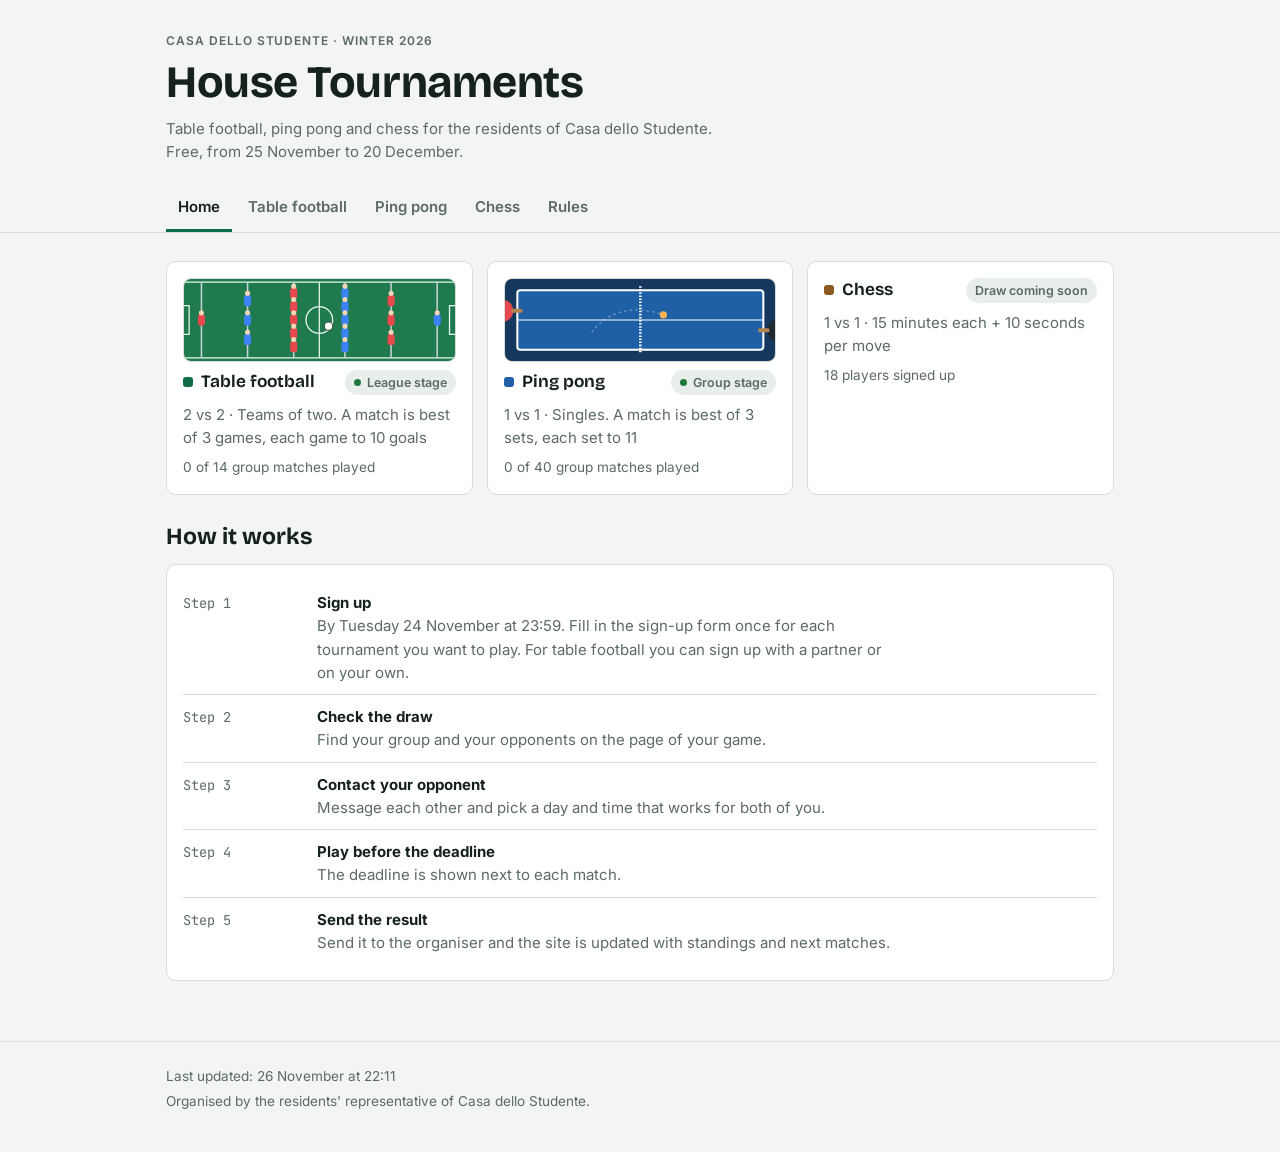
==== index.html @ b1e3324e "Publish trial draw for ping pong and table football Co-Authored-By: Claude Opus 5.5 <noreply@anthrop" ====
<!doctype html>
<html lang="en">
<head>
<meta charset="utf-8">
<meta name="viewport" content="width=device-width, initial-scale=1, viewport-fit=cover">
<title>Casa dello Studente Tournaments</title>
<meta name="description" content="Table football, ping pong and chess tournaments for Casa dello Studente residents: schedule, groups, brackets and rules.">
<link rel="preconnect" href="https://fonts.googleapis.com">
<link rel="preconnect" href="https://fonts.gstatic.com" crossorigin>
<link rel="stylesheet" href="https://fonts.googleapis.com/css2?family=Bricolage+Grotesque:opsz,wght@12..96,600;12..96,700&family=Inter:wght@400;500;600;700&family=JetBrains+Mono:wght@500;700&display=swap">
<link rel="stylesheet" href="css/style.css?v=20261126c">
</head>
<body>
<header class="top">
  <div class="wrap">
    <span class="eyebrow">Casa dello Studente · Winter 2026</span>
    <h1 style="margin-top:6px">House Tournaments</h1>
    <p>Table football, ping pong and chess for the residents of Casa dello Studente. Free, from 25 November to 20 December.</p>
  </div>
</header>
<nav class="tabs" aria-label="Sections">
  <div class="wrap">
    <a href="#home" data-tab="home">Home</a>
    <a href="#biliardino" data-tab="biliardino" style="--tab-color:var(--biliardino)">Table football</a>
    <a href="#pingpong" data-tab="pingpong" style="--tab-color:var(--pingpong)">Ping pong</a>
    <a href="#scacchi" data-tab="scacchi" style="--tab-color:var(--scacchi)">Chess</a>
    <a href="#regolamento" data-tab="regolamento">Rules</a>
  </div>
</nav>

<main class="wrap">
  <div id="view" aria-live="polite"><p class="muted">Loading the tournaments…</p></div>

  <section id="regolamento-view" class="stack-lg rules" hidden>
    <div class="stack">
      <h2>Rules</h2>
      <p class="muted">These apply to all three tournaments. If there is any doubt or dispute, the organiser decides.</p>
    </div>

    <div class="card stack">
      <h3>General rules</h3>
      <ul>
        <li>Only residents of Casa dello Studente can take part. Entry is free.</li>
        <li>Privacy: your personal details, including your room number, are not made public. The site shows only your team name, or just your name if you don't use a team name.</li>
        <li>You can play in more than one tournament: fill in the sign-up form once for each tournament you want to join.</li>
        <li>After the draw, opponents agree on a day and time for their match between themselves.</li>
        <li>Matches are played in the common areas during the hours allowed by the residence. Don't hold the tables longer than needed, and leave them tidy.</li>
        <li>Every match must be played before the deadline shown on this site. Group matches can be played in any order.</li>
        <li>Right after the match, both players send the result to the organiser, or one of them sends a photo of the score.</li>
        <li>If someone doesn't show up or doesn't reply before the deadline, they lose by forfeit (table football and ping pong 2–0, chess 1–0). If neither player got in touch, the organiser decides.</li>
        <li>Fair play first: we're here to have fun.</li>
      </ul>
    </div>

    <div class="card stack">
      <h3>Formats and standings</h3>
      <ul>
        <li><strong>Ping pong:</strong> 4 groups of 5 players, everyone plays everyone in their group. A match is best of 3 sets and is worth 1 point to the winner, 0 to the loser. The top 2 of each group go through to the knockout stage.</li>
        <li><strong>Table football:</strong> one league with all the teams. Each team plays 4 matches against opponents drawn at random by the organiser. A match is best of 3 games and is worth 1 point to the winner. The top 4 teams go through to the knockout stage (semi-finals and final).</li>
        <li><strong>Chess:</strong> the format will be announced soon.</li>
        <li>If players or teams are level on points, the head-to-head result decides (when two are tied and have played each other), then the difference between games or sets won and lost, then games or sets won.</li>
        <li>In the knockout stage every match is best of 3, like in the group stage. In the ping pong bracket, two players from the same group don't meet in the first round.</li>
      </ul>
    </div>

    <div class="grid">
      <div class="card stack" style="--c:var(--biliardino)">
        <div class="row"><span class="dot"></span><h3>Table football</h3></div>
        <ul>
          <li>2 vs 2, with the same partner for the whole tournament.</li>
          <li>A game is won by the first team to score 10 goals. A match is best of 3 games.</li>
          <li>No spinning the rods 360°.</li>
          <li>Goals from any rod count.</li>
          <li>After each goal, the team that conceded puts the ball back in play. Partners can swap positions only after a goal.</li>
        </ul>
      </div>
      <div class="card stack" style="--c:var(--pingpong)">
        <div class="row"><span class="dot"></span><h3>Ping pong</h3></div>
        <ul>
          <li>Singles. A match is best of 3 sets.</li>
          <li>Each set goes to 11 points, with a 2-point lead.</li>
          <li>Two serves each. From 10–10, players alternate one serve each.</li>
          <li>If a serve touches the net and lands in the right half, it is replayed.</li>
          <li>Players switch ends after each set.</li>
        </ul>
      </div>
      <div class="card stack" style="--c:var(--scacchi)">
        <div class="row"><span class="dot"></span><h3>Chess</h3></div>
        <ul>
          <li>15 minutes each + 10 seconds per move, using a chess clock app on a phone.</li>
          <li>Colours are drawn before the game. Touch a piece, move that piece.</li>
          <li>A player who runs out of time loses, unless the opponent has no pieces left that could checkmate: then it's a draw.</li>
          <li>No phones or other help during the game, apart from the clock.</li>
          <li>Format and points: to be announced.</li>
        </ul>
      </div>
    </div>
  </section>
</main>

<footer>
  <div class="wrap stack" style="gap:4px">
    <span id="aggiornato"></span>
    <span>Organised by the residents' representative of Casa dello Studente.</span>
  </div>
</footer>

<script src="js/engine.js?v=20261126c"></script>
<script src="js/vista.js?v=20261126c"></script>
<script>
(function () {
  'use strict';
  var T = window.Tornei, V = window.Vista, esc = V.esc;
  var dati = null;
  var TABS = ['home', 'biliardino', 'pingpong', 'scacchi', 'regolamento'];

  function oggi() { return T.isoData(new Date()); }

  function homeHtml() {
    var cal = dati.calendario, t = oggi();
    var h = '<div class="stack-lg">';

    h += '<div class="grid">';
    T.GIOCHI.forEach(function (k) {
      var g = dati.giochi[k], m = V.META[k], s = V.statoGioco(k, g, dati), c = T.campione(k, g), n = V.nomi(g);
      h += '<a class="card stack game-card" href="#' + k + '" style="--c:' + m.colore + ';text-decoration:none;color:inherit;gap:8px">' +
        V.banner(k, true) +
        '<div class="row" style="justify-content:space-between"><div class="row" style="gap:8px"><span class="dot"></span><h3>' + esc(m.nome) + '</h3></div>' +
        '<span class="chip ' + s.cls + '">' + esc(s.testo) + '</span></div>' +
        '<p class="muted">' + esc(m.formula) + ' · ' + esc(m.descr) + '</p>' +
        (c ? '<p><strong>' + esc(n[c]) + '</strong></p>' : '<p class="muted" style="font-size:.85rem">' + progresso(g, k) + '</p>') +
        '</a>';
    });
    h += '</div>';

    if (t <= cal.chiusuraIscrizioni) {
      h += '<div class="card stack"><h3>Sign-up open until ' + esc(T.dataLunga(cal.chiusuraIscrizioni)) + ' at 23:59</h3>' + V.bottoneIscrizione(dati) + '</div>';
    }

    h += '<section class="stack"><h2>How it works</h2><div class="card"><ol class="timeline">' +
      passo('1', 'Sign up', 'By ' + T.dataLunga(cal.chiusuraIscrizioni) + ' at 23:59. Fill in the sign-up form once for each tournament you want to play. For table football you can sign up with a partner or on your own.') +
      passo('2', 'Check the draw', 'Find your group and your opponents on the page of your game.') +
      passo('3', 'Contact your opponent', 'Message each other and pick a day and time that works for both of you.') +
      passo('4', 'Play before the deadline', 'The deadline is shown next to each match.') +
      passo('5', 'Send the result', 'Send it to the organiser and the site is updated with standings and next matches.') +
      '</ol></div></section>';

    return h + '</div>';
  }

  function progresso(g, k) {
    if (g.gironi && g.gironi.length) {
      var tot = 0, fatte = 0;
      g.gironi.forEach(function (gr) { gr.partite.forEach(function (m) { tot++; if (T.giocata(m)) fatte++; }); });
      return fatte + ' of ' + tot + ' group matches played';
    }
    return V.numIscritti(g) + ' ' + V.unitaIscritti(k) + ' signed up';
  }

  function passo(n, titolo, testo) {
    return '<li><span class="when">Step ' + n + '</span><div><strong>' + esc(titolo) + '</strong><p class="muted">' + esc(testo) + '</p></div></li>';
  }

  function addGiorni(s, n) { var d = T.parseData(s); d.setDate(d.getDate() + n); return T.isoData(d); }

  function render() {
    var tab = (location.hash || '#home').slice(1);
    if (TABS.indexOf(tab) < 0) tab = 'home';
    document.querySelectorAll('nav.tabs a').forEach(function (a) {
      if (a.dataset.tab === tab) a.setAttribute('aria-current', 'page'); else a.removeAttribute('aria-current');
    });
    var view = document.getElementById('view'), regole = document.getElementById('regolamento-view');
    regole.hidden = tab !== 'regolamento';
    view.hidden = tab === 'regolamento';
    if (!dati) return;
    if (tab === 'home') view.innerHTML = homeHtml();
    else if (tab !== 'regolamento') view.innerHTML = V.giocoHtml(tab, dati.giochi[tab], dati);
  }

  function carica() {
    fetch('data/tornei.json?v=' + Date.now(), { cache: 'no-store' })
      .then(function (r) { if (!r.ok) throw new Error(r.status); return r.json(); })
      .then(function (d) {
        dati = d;
        var agg = new Date(d.aggiornato);
        document.getElementById('aggiornato').textContent = 'Last updated: ' +
          agg.toLocaleString('en-GB', { day: 'numeric', month: 'long', hour: '2-digit', minute: '2-digit' });
        render();
      })
      .catch(function (err) {
        if (window.console) console.error(err);
        document.getElementById('view').innerHTML = '<p class="notice err">The tournament data could not be loaded. Please reload the page in a moment.</p>';
      });
  }

  window.addEventListener('hashchange', function () { render(); window.scrollTo(0, 0); });
  render();
  carica();
})();
</script>
</body>
</html>
---- css/style.css ----
/* Layout: colonna centrale stretta, schede per gioco, tabelloni scorrevoli in orizzontale. */
:root {
  --bg: #f2f5f3;
  --surface: #ffffff;
  --surface-2: #e8eeea;
  --ink: #15211b;
  --muted: #5b6b63;
  --line: #d5ded9;
  --accent: #0e6b47;
  --accent-ink: #ffffff;
  --biliardino: #0e6b47;
  --pingpong: #1f5fa6;
  --scacchi: #8a5a1e;
  --ok: #1e7a3c;
  --warn: #a8640a;
  --danger: #b3261e;
  --font-display: "Bricolage Grotesque", "Inter", system-ui, sans-serif;
  --font-body: "Inter", system-ui, -apple-system, "Segoe UI", sans-serif;
  --font-mono: "JetBrains Mono", ui-monospace, "SFMono-Regular", Menlo, monospace;
  --radius: 10px;
  color-scheme: light;
}
@media (prefers-color-scheme: dark) {
  :root {
    --bg: #0f1513;
    --surface: #17201c;
    --surface-2: #1e2924;
    --ink: #e6eee9;
    --muted: #93a39a;
    --line: #2a3631;
    --accent: #3fb37f;
    --accent-ink: #08130e;
    --biliardino: #3fb37f;
    --pingpong: #6fa3e0;
    --scacchi: #d29b55;
    --ok: #5cc67f;
    --warn: #e0a54a;
    --danger: #f08a80;
    color-scheme: dark;
  }
}

* { box-sizing: border-box; }
[hidden] { display: none !important; }
html { -webkit-text-size-adjust: 100%; }
body {
  margin: 0;
  background: var(--bg);
  color: var(--ink);
  font: 15px/1.55 var(--font-body);
}
.wrap {
  max-width: 980px;
  margin: 0 auto;
  padding-left: max(16px, env(safe-area-inset-left, 0px));
  padding-right: max(16px, env(safe-area-inset-right, 0px));
}
h1, h2, h3 { font-family: var(--font-display); line-height: 1.15; text-wrap: balance; margin: 0; }
h1 { font-size: clamp(1.9rem, 5vw, 2.8rem); font-weight: 700; letter-spacing: -0.01em; }
h2 { font-size: 1.45rem; font-weight: 700; }
h3 { font-size: 1.08rem; font-weight: 650; }
p { margin: 0; max-width: 65ch; }
a { color: var(--accent); }
.muted { color: var(--muted); }
.mono, .score { font-family: var(--font-mono); font-variant-numeric: tabular-nums; }
.eyebrow { font-size: 0.75rem; letter-spacing: 0.08em; text-transform: uppercase; color: var(--muted); font-weight: 600; }
.stack { display: flex; flex-direction: column; gap: 14px; }
.stack-lg { display: flex; flex-direction: column; gap: 28px; }
.row { display: flex; flex-wrap: wrap; gap: 10px; align-items: center; }

/* Testata */
header.top { padding-block: 28px 0; }
.top .row { justify-content: space-between; }
.top p { margin-top: 8px; color: var(--muted); }
nav.tabs {
  position: sticky; top: 0; z-index: 5;
  background: var(--bg);
  border-bottom: 1px solid var(--line);
  margin-top: 20px;
}
nav.tabs .wrap { display: flex; gap: 4px; overflow-x: auto; scrollbar-width: none; }
nav.tabs a {
  flex: 0 0 auto;
  padding: 12px 12px 10px;
  text-decoration: none;
  color: var(--muted);
  font-weight: 600;
  border-bottom: 3px solid transparent;
}
nav.tabs a[aria-current="page"] { color: var(--ink); border-bottom-color: var(--tab-color, var(--accent)); }
nav.tabs a:focus-visible, button:focus-visible, input:focus-visible, select:focus-visible, textarea:focus-visible {
  outline: 2px solid var(--accent); outline-offset: 2px;
}
main { padding-block: 28px 60px; }

/* Superfici */
.card { background: var(--surface); border: 1px solid var(--line); border-radius: var(--radius); padding: 16px; min-width: 0; }
.grid { display: grid; gap: 14px; grid-template-columns: repeat(auto-fit, minmax(min(100%, 260px), 1fr)); }
.grid.gironi { grid-template-columns: repeat(auto-fit, minmax(min(100%, 380px), 1fr)); }
.chip {
  display: inline-flex; align-items: center; gap: 6px;
  font-size: 0.78rem; font-weight: 600;
  padding: 3px 9px; border-radius: 999px;
  background: var(--surface-2); color: var(--muted);
  white-space: nowrap;
}
.chip.ok { color: var(--ok); }
.chip.warn { color: var(--warn); }
.chip.live::before { content: ""; width: 7px; height: 7px; border-radius: 50%; background: var(--ok); }
.dot { width: 10px; height: 10px; border-radius: 3px; background: var(--c, var(--accent)); flex: 0 0 auto; }

/* Calendario */
.timeline { list-style: none; margin: 0; padding: 0; display: flex; flex-direction: column; }
.timeline li { display: grid; grid-template-columns: 7.5rem 1fr; gap: 14px; padding: 10px 0; border-top: 1px solid var(--line); }
.timeline li:first-child { border-top: 0; }
.timeline .when { font-family: var(--font-mono); font-size: 0.85rem; color: var(--muted); padding-top: 2px; }
.timeline li.now .when { color: var(--accent); font-weight: 700; }

/* Tabelle */
.table-wrap { overflow-x: auto; }
table { border-collapse: collapse; width: 100%; font-variant-numeric: tabular-nums; }
th, td { padding: 7px 6px; text-align: left; border-bottom: 1px solid var(--line); white-space: nowrap; }
th { font-size: 0.75rem; text-transform: uppercase; letter-spacing: 0.06em; color: var(--muted); font-weight: 600; }
td.num, th.num { text-align: right; font-family: var(--font-mono); }
td.name { white-space: normal; min-width: 9rem; }
tr.qual td:first-child { box-shadow: inset 3px 0 0 var(--c, var(--accent)); }

/* Partite */
.matches { list-style: none; margin: 0; padding: 0; }
.matches li {
  display: grid; grid-template-columns: 1fr auto 1fr; gap: 10px; align-items: center;
  padding: 8px 0; border-top: 1px solid var(--line);
}
.matches li:first-child { border-top: 0; }
.matches .a { text-align: right; }
.matches .score { min-width: 4.2rem; text-align: center; font-weight: 700; }
.matches .score.pending { color: var(--muted); font-weight: 500; font-size: 0.8rem; }
.win { font-weight: 700; }
.lose { color: var(--muted); }

/* Tabellone */
.bracket { display: flex; gap: 18px; overflow-x: auto; padding-bottom: 8px; }
.bracket .col { display: flex; flex-direction: column; justify-content: space-around; gap: 12px; min-width: 200px; flex: 0 0 200px; }
.bracket .col h3 { font-size: 0.85rem; color: var(--muted); font-family: var(--font-body); font-weight: 600; text-transform: uppercase; letter-spacing: 0.06em; }
.bracket .col .colhead { display: flex; flex-direction: column; gap: 2px; }
.bm { background: var(--surface); border: 1px solid var(--line); border-radius: 8px; overflow: hidden; }
.bm .side { display: flex; justify-content: space-between; gap: 8px; padding: 6px 10px; }
.bm .side + .side { border-top: 1px solid var(--line); }
.bm .side .score { font-weight: 700; }
.bm .tbd { color: var(--muted); font-style: italic; }
.bm.bye { opacity: 0.6; }
.champion {
  display: flex; gap: 14px; align-items: center;
  border: 2px solid var(--c, var(--accent));
}
.champion strong { font-family: var(--font-display); font-size: 1.3rem; }

/* Regolamento */
.rules h3 { margin-bottom: 6px; }
.rules ul { margin: 0; padding-left: 1.1rem; display: flex; flex-direction: column; gap: 4px; }
details { border-top: 1px solid var(--line); padding: 10px 0; }
summary { cursor: pointer; font-weight: 600; }

/* Moduli (pagina organizzatore) */
button, .btn {
  font: inherit; font-weight: 600;
  border: 1px solid var(--line); background: var(--surface); color: var(--ink);
  padding: 8px 14px; border-radius: 8px; cursor: pointer; text-decoration: none; display: inline-block;
}
button.primary { background: var(--accent); color: var(--accent-ink); border-color: var(--accent); }
button.danger { color: var(--danger); }
button:disabled { opacity: 0.5; cursor: not-allowed; }
input, select, textarea {
  font: inherit; color: var(--ink); background: var(--surface);
  border: 1px solid var(--line); border-radius: 8px; padding: 7px 9px; max-width: 100%;
}
textarea { width: 100%; min-height: 9rem; font-family: var(--font-body); }
input.sc { width: 3.4rem; text-align: center; font-family: var(--font-mono); }
label { display: flex; flex-direction: column; gap: 4px; font-size: 0.85rem; color: var(--muted); font-weight: 600; }
.notice { padding: 10px 12px; border-radius: 8px; background: var(--surface-2); }
.notice.err { color: var(--danger); }
.savebar {
  position: sticky; bottom: 0; z-index: 6;
  background: var(--surface); border-top: 1px solid var(--line);
  padding-block: 10px calc(10px + env(safe-area-inset-bottom, 0px));
}
.savebar .wrap { display: flex; flex-wrap: wrap; gap: 10px; align-items: center; justify-content: space-between; }

footer { padding-block: 24px 40px; color: var(--muted); font-size: 0.85rem; border-top: 1px solid var(--line); }

@media (max-width: 520px) {
  .timeline li { grid-template-columns: 1fr; gap: 2px; }
  .matches li { grid-template-columns: 1fr auto 1fr; gap: 6px; font-size: 0.92rem; }
}
@media (prefers-reduced-motion: reduce) { * { scroll-behavior: auto !important; transition: none !important; } }

/* Illustrazioni dei tavoli */
.banner { display: block; width: 100%; height: auto; border-radius: var(--radius); border: 1px solid var(--line); }
.banner.mini { height: 84px; border-radius: 8px; }
a.card.game-card { transition: transform .15s ease, border-color .15s ease; }
a.card.game-card:hover { border-color: var(--c, var(--accent)); transform: translateY(-2px); }
a.card.game-card:focus-visible { outline: 2px solid var(--accent); outline-offset: 2px; }
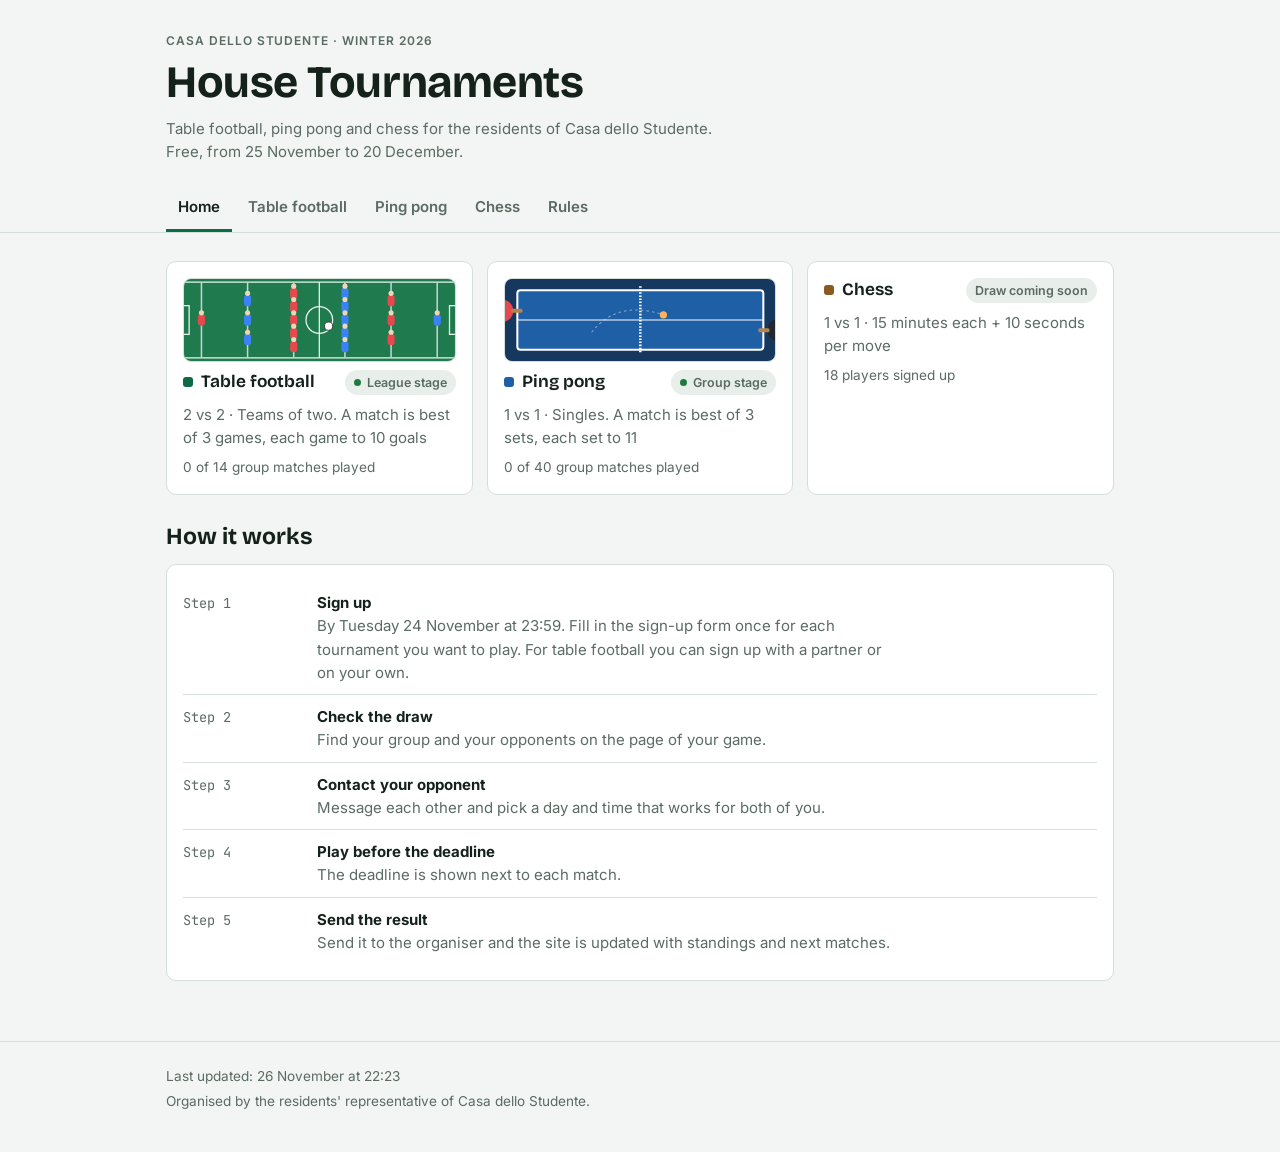
==== commit 0db739f1: "Official draw for ping pong and table football; show -:- for unplayed matches Co-Authored-By: Claude" ====
--- a/index.html
+++ b/index.html
@@ -8,7 +8,7 @@
 <link rel="preconnect" href="https://fonts.googleapis.com">
 <link rel="preconnect" href="https://fonts.gstatic.com" crossorigin>
 <link rel="stylesheet" href="https://fonts.googleapis.com/css2?family=Bricolage+Grotesque:opsz,wght@12..96,600;12..96,700&family=Inter:wght@400;500;600;700&family=JetBrains+Mono:wght@500;700&display=swap">
-<link rel="stylesheet" href="css/style.css?v=20261126c">
+<link rel="stylesheet" href="css/style.css?v=20261126d">
 </head>
 <body>
 <header class="top">
@@ -105,8 +105,8 @@
   </div>
 </footer>
 
-<script src="js/engine.js?v=20261126c"></script>
-<script src="js/vista.js?v=20261126c"></script>
+<script src="js/engine.js?v=20261126d"></script>
+<script src="js/vista.js?v=20261126d"></script>
 <script>
 (function () {
   'use strict';
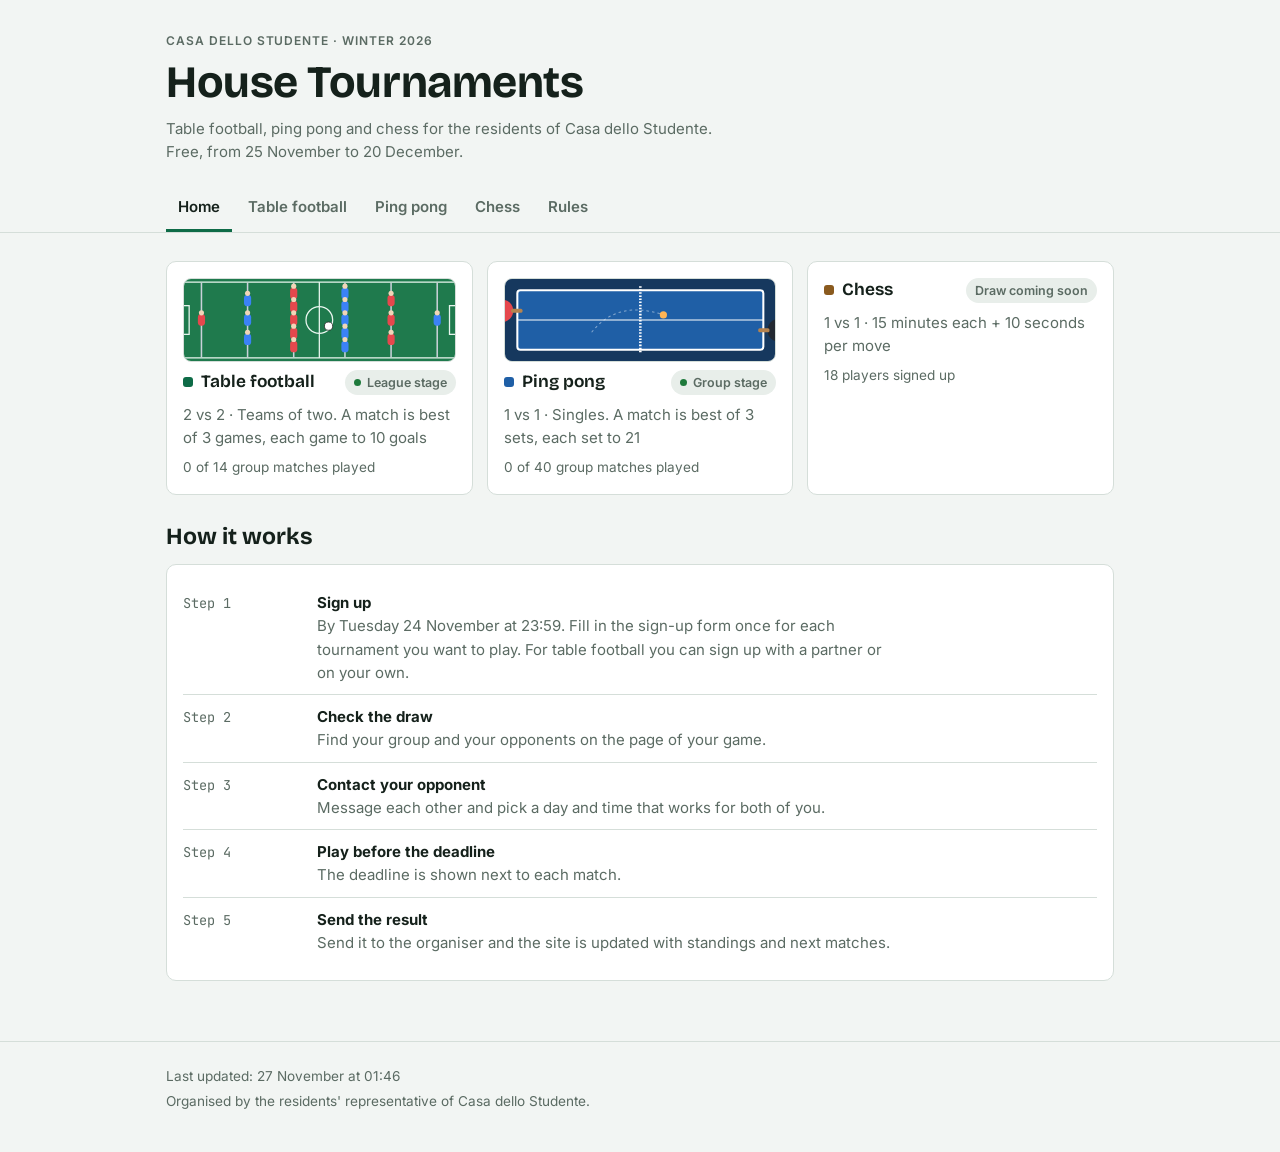
==== commit bbdefea7: "Ping pong sets to 21 points Co-Authored-By: Claude Opus 5.5 <noreply@anthropic.com> Claude-Session: " ====
--- a/index.html
+++ b/index.html
@@ -8,7 +8,7 @@
 <link rel="preconnect" href="https://fonts.googleapis.com">
 <link rel="preconnect" href="https://fonts.gstatic.com" crossorigin>
 <link rel="stylesheet" href="https://fonts.googleapis.com/css2?family=Bricolage+Grotesque:opsz,wght@12..96,600;12..96,700&family=Inter:wght@400;500;600;700&family=JetBrains+Mono:wght@500;700&display=swap">
-<link rel="stylesheet" href="css/style.css?v=20261126d">
+<link rel="stylesheet" href="css/style.css?v=20261127a">
 </head>
 <body>
 <header class="top">
@@ -78,8 +78,8 @@
         <div class="row"><span class="dot"></span><h3>Ping pong</h3></div>
         <ul>
           <li>Singles. A match is best of 3 sets.</li>
-          <li>Each set goes to 11 points, with a 2-point lead.</li>
-          <li>Two serves each. From 10–10, players alternate one serve each.</li>
+          <li>Each set goes to 21 points, with a 2-point lead.</li>
+          <li>Five serves each. From 20–20, players alternate one serve each.</li>
           <li>If a serve touches the net and lands in the right half, it is replayed.</li>
           <li>Players switch ends after each set.</li>
         </ul>
@@ -105,8 +105,8 @@
   </div>
 </footer>
 
-<script src="js/engine.js?v=20261126d"></script>
-<script src="js/vista.js?v=20261126d"></script>
+<script src="js/engine.js?v=20261127a"></script>
+<script src="js/vista.js?v=20261127a"></script>
 <script>
 (function () {
   'use strict';
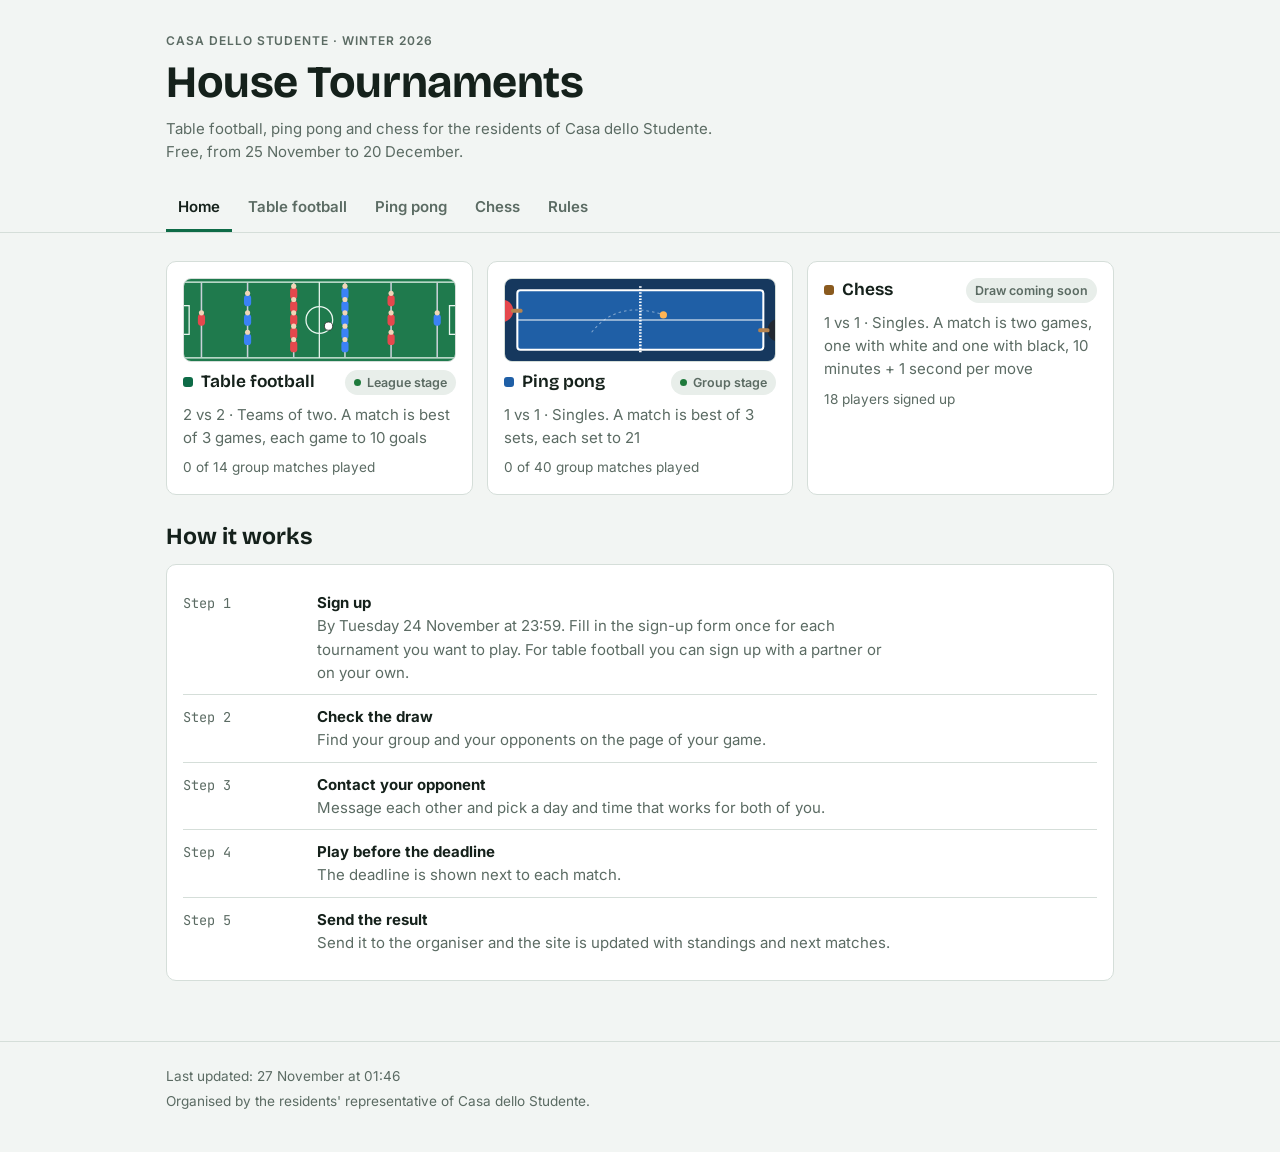
==== commit ba2893f8: "Chess: two-game matches, tiebreak in knockout, 10+1 rules Co-Authored-By: Claude Opus 5.5 <noreply@a" ====
--- a/index.html
+++ b/index.html
@@ -8,7 +8,7 @@
 <link rel="preconnect" href="https://fonts.googleapis.com">
 <link rel="preconnect" href="https://fonts.gstatic.com" crossorigin>
 <link rel="stylesheet" href="https://fonts.googleapis.com/css2?family=Bricolage+Grotesque:opsz,wght@12..96,600;12..96,700&family=Inter:wght@400;500;600;700&family=JetBrains+Mono:wght@500;700&display=swap">
-<link rel="stylesheet" href="css/style.css?v=20261127a">
+<link rel="stylesheet" href="css/style.css?v=20261127b">
 </head>
 <body>
 <header class="top">
@@ -47,7 +47,7 @@
         <li>Matches are played in the common areas during the hours allowed by the residence. Don't hold the tables longer than needed, and leave them tidy.</li>
         <li>Every match must be played before the deadline shown on this site. Group matches can be played in any order.</li>
         <li>Right after the match, both players send the result to the organiser, or one of them sends a photo of the score.</li>
-        <li>If someone doesn't show up or doesn't reply before the deadline, they lose by forfeit (table football and ping pong 2–0, chess 1–0). If neither player got in touch, the organiser decides.</li>
+        <li>If someone doesn't show up or doesn't reply before the deadline, they lose by forfeit (table football and ping pong 2–0, chess 2–0). If neither player got in touch, the organiser decides.</li>
         <li>Fair play first: we're here to have fun.</li>
       </ul>
     </div>
@@ -57,9 +57,9 @@
       <ul>
         <li><strong>Ping pong:</strong> 4 groups of 5 players, everyone plays everyone in their group. A match is best of 3 sets and is worth 1 point to the winner, 0 to the loser. The top 2 of each group go through to the knockout stage.</li>
         <li><strong>Table football:</strong> one league with all the teams. Each team plays 4 matches against opponents drawn at random by the organiser. A match is best of 3 games and is worth 1 point to the winner. The top 4 teams go through to the knockout stage (semi-finals and final).</li>
-        <li><strong>Chess:</strong> the format will be announced soon.</li>
+        <li><strong>Chess:</strong> 4 groups (2 of 4 players, 2 of 5), drawn at random. Everyone plays everyone in their group. A match is two games, one with white and one with black: each game is worth 1 point for a win, ½ for a draw and 0 for a loss, so a match is worth 0 to 2 points. The top 2 of each group go through to the knockout stage (quarter-finals). In the chess groups, after head-to-head, the number of matches won decides.</li>
         <li>If players or teams are level on points, the head-to-head result decides (when two are tied and have played each other), then the difference between games or sets won and lost, then games or sets won.</li>
-        <li>In the knockout stage every match is best of 3, like in the group stage. In the ping pong bracket, two players from the same group don't meet in the first round.</li>
+        <li>In the knockout stage every match is played like in the group stage. In the ping pong and chess brackets, two players from the same group don't meet in the first round.</li>
       </ul>
     </div>
 
@@ -87,11 +87,11 @@
       <div class="card stack" style="--c:var(--scacchi)">
         <div class="row"><span class="dot"></span><h3>Chess</h3></div>
         <ul>
-          <li>15 minutes each + 10 seconds per move, using a chess clock app on a phone.</li>
-          <li>Colours are drawn before the game. Touch a piece, move that piece.</li>
+          <li>10 minutes each + 1 second per move, using a chess clock app on a phone.</li>
+          <li>Each match is two games. Colours for the first game are drawn, then swapped for the second. Touch a piece, move that piece.</li>
           <li>A player who runs out of time loses, unless the opponent has no pieces left that could checkmate: then it's a draw.</li>
           <li>No phones or other help during the game, apart from the clock.</li>
-          <li>Format and points: to be announced.</li>
+          <li>In the group stage a level match (1–1) stays level. In the knockout stage, if the match is level after two games, a tiebreak game of 5 minutes + 3 seconds is played, with colours drawn. If that is drawn too, another one is played with colours reversed, until someone wins.</li>
         </ul>
       </div>
     </div>
@@ -105,8 +105,8 @@
   </div>
 </footer>
 
-<script src="js/engine.js?v=20261127a"></script>
-<script src="js/vista.js?v=20261127a"></script>
+<script src="js/engine.js?v=20261127b"></script>
+<script src="js/vista.js?v=20261127b"></script>
 <script>
 (function () {
   'use strict';
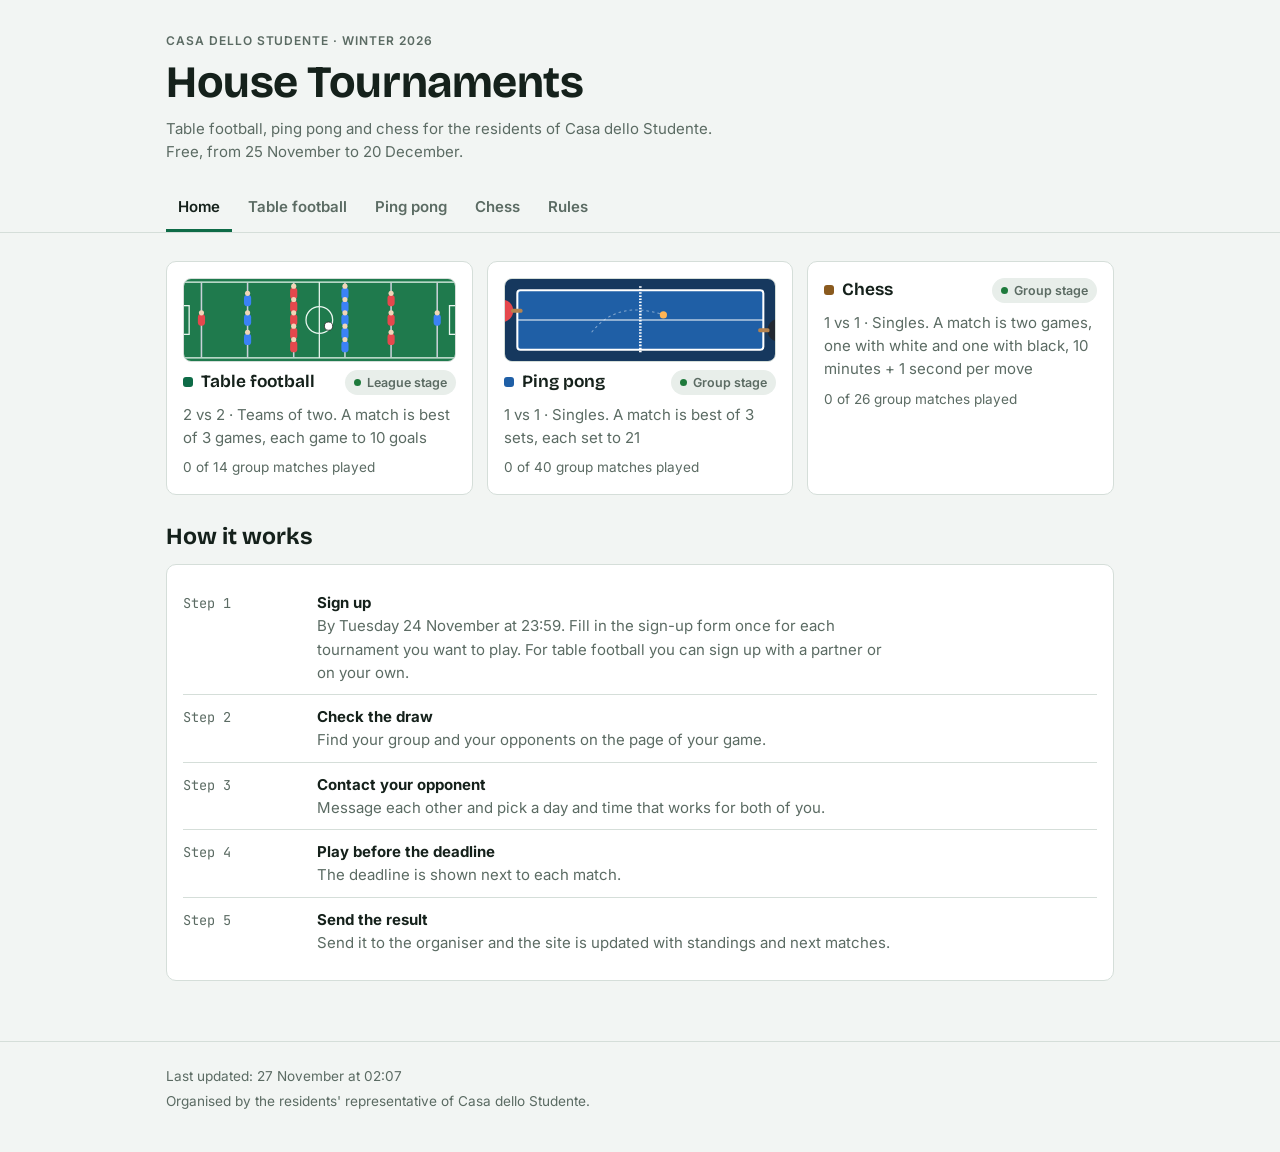
==== commit 43845fa0: "Chess draw: 4 groups, 3 matches each, byes in the groups of 5 Co-Authored-By: Claude Opus 5.5 <norep" ====
--- a/index.html
+++ b/index.html
@@ -8,7 +8,7 @@
 <link rel="preconnect" href="https://fonts.googleapis.com">
 <link rel="preconnect" href="https://fonts.gstatic.com" crossorigin>
 <link rel="stylesheet" href="https://fonts.googleapis.com/css2?family=Bricolage+Grotesque:opsz,wght@12..96,600;12..96,700&family=Inter:wght@400;500;600;700&family=JetBrains+Mono:wght@500;700&display=swap">
-<link rel="stylesheet" href="css/style.css?v=20261127b">
+<link rel="stylesheet" href="css/style.css?v=20261127c">
 </head>
 <body>
 <header class="top">
@@ -57,7 +57,7 @@
       <ul>
         <li><strong>Ping pong:</strong> 4 groups of 5 players, everyone plays everyone in their group. A match is best of 3 sets and is worth 1 point to the winner, 0 to the loser. The top 2 of each group go through to the knockout stage.</li>
         <li><strong>Table football:</strong> one league with all the teams. Each team plays 4 matches against opponents drawn at random by the organiser. A match is best of 3 games and is worth 1 point to the winner. The top 4 teams go through to the knockout stage (semi-finals and final).</li>
-        <li><strong>Chess:</strong> 4 groups (2 of 4 players, 2 of 5), drawn at random. Everyone plays everyone in their group. A match is two games, one with white and one with black: each game is worth 1 point for a win, ½ for a draw and 0 for a loss, so a match is worth 0 to 2 points. The top 2 of each group go through to the knockout stage (quarter-finals). In the chess groups, after head-to-head, the number of matches won decides.</li>
+        <li><strong>Chess:</strong> 4 groups (2 of 4 players, 2 of 5), drawn at random. Everyone plays 3 matches against players of their own group. In each group of 5 the numbers don't add up, so one player plays only 2 matches and gets a bye, which counts as a match won (2 points); the byes go to the first players who signed up. A match is two games, one with white and one with black: each game is worth 1 point for a win, ½ for a draw and 0 for a loss, so a match is worth 0 to 2 points. The top 2 of each group go through to the knockout stage (quarter-finals). In the chess groups, after head-to-head, the number of matches won decides.</li>
         <li>If players or teams are level on points, the head-to-head result decides (when two are tied and have played each other), then the difference between games or sets won and lost, then games or sets won.</li>
         <li>In the knockout stage every match is played like in the group stage. In the ping pong and chess brackets, two players from the same group don't meet in the first round.</li>
       </ul>
@@ -105,8 +105,8 @@
   </div>
 </footer>
 
-<script src="js/engine.js?v=20261127b"></script>
-<script src="js/vista.js?v=20261127b"></script>
+<script src="js/engine.js?v=20261127c"></script>
+<script src="js/vista.js?v=20261127c"></script>
 <script>
 (function () {
   'use strict';
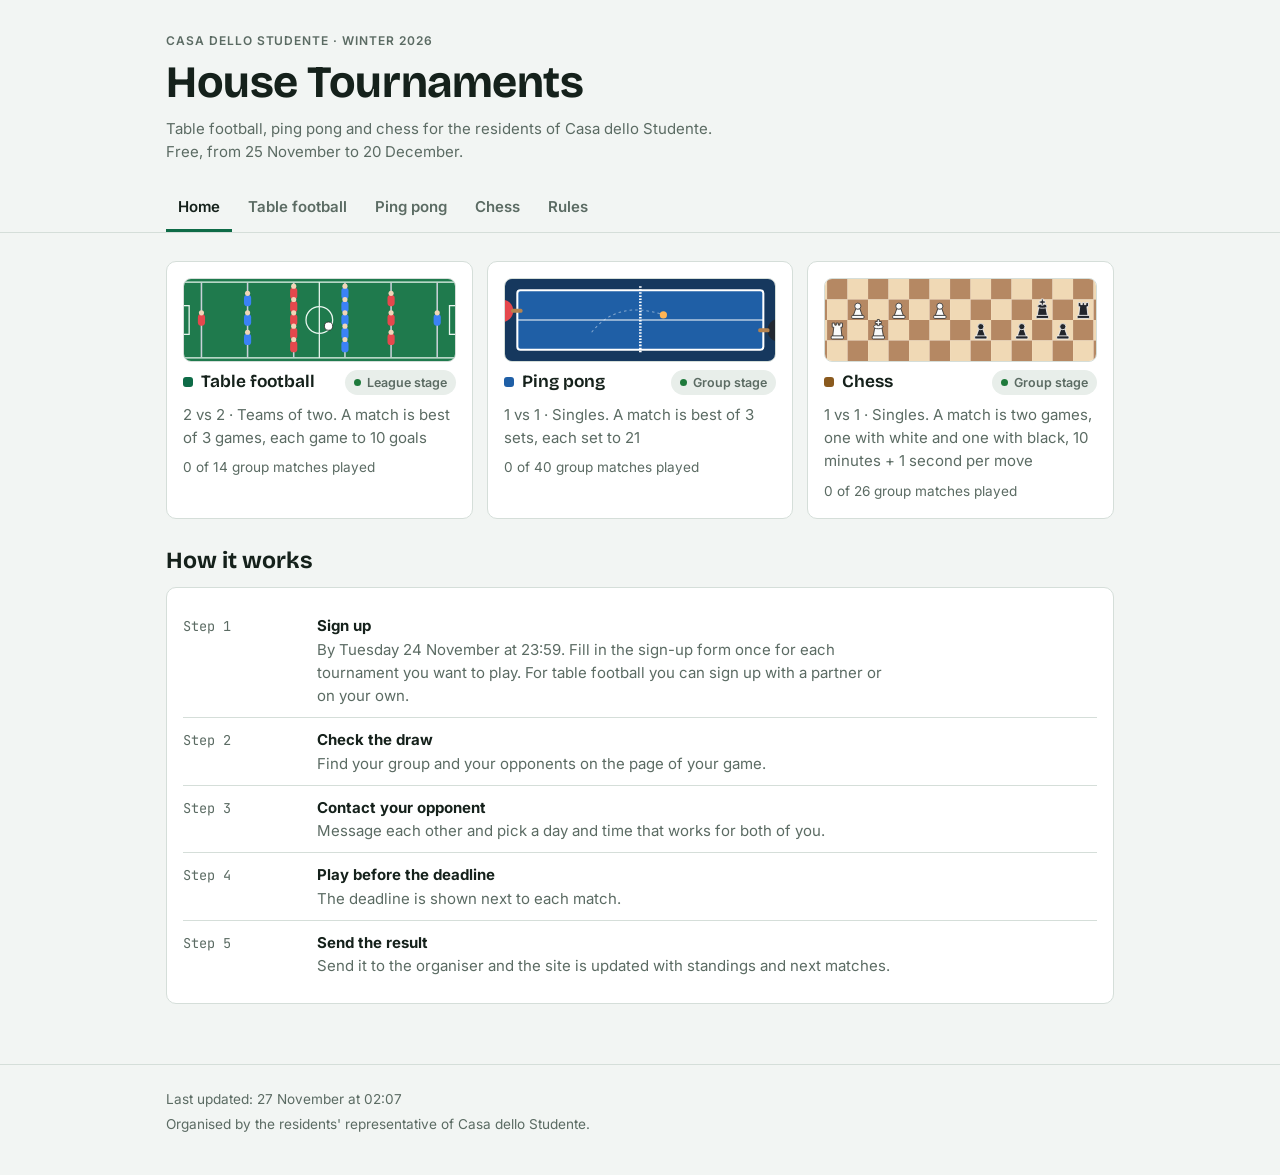
==== commit af6586e0: "Chess banner; remove deadline rule line Co-Authored-By: Claude Opus 5.5 <noreply@anthropic.com> Clau" ====
--- a/index.html
+++ b/index.html
@@ -8,7 +8,7 @@
 <link rel="preconnect" href="https://fonts.googleapis.com">
 <link rel="preconnect" href="https://fonts.gstatic.com" crossorigin>
 <link rel="stylesheet" href="https://fonts.googleapis.com/css2?family=Bricolage+Grotesque:opsz,wght@12..96,600;12..96,700&family=Inter:wght@400;500;600;700&family=JetBrains+Mono:wght@500;700&display=swap">
-<link rel="stylesheet" href="css/style.css?v=20261127c">
+<link rel="stylesheet" href="css/style.css?v=20261127d">
 </head>
 <body>
 <header class="top">
@@ -45,7 +45,6 @@
         <li>You can play in more than one tournament: fill in the sign-up form once for each tournament you want to join.</li>
         <li>After the draw, opponents agree on a day and time for their match between themselves.</li>
         <li>Matches are played in the common areas during the hours allowed by the residence. Don't hold the tables longer than needed, and leave them tidy.</li>
-        <li>Every match must be played before the deadline shown on this site. Group matches can be played in any order.</li>
         <li>Right after the match, both players send the result to the organiser, or one of them sends a photo of the score.</li>
         <li>If someone doesn't show up or doesn't reply before the deadline, they lose by forfeit (table football and ping pong 2–0, chess 2–0). If neither player got in touch, the organiser decides.</li>
         <li>Fair play first: we're here to have fun.</li>
@@ -105,8 +104,8 @@
   </div>
 </footer>
 
-<script src="js/engine.js?v=20261127c"></script>
-<script src="js/vista.js?v=20261127c"></script>
+<script src="js/engine.js?v=20261127d"></script>
+<script src="js/vista.js?v=20261127d"></script>
 <script>
 (function () {
   'use strict';
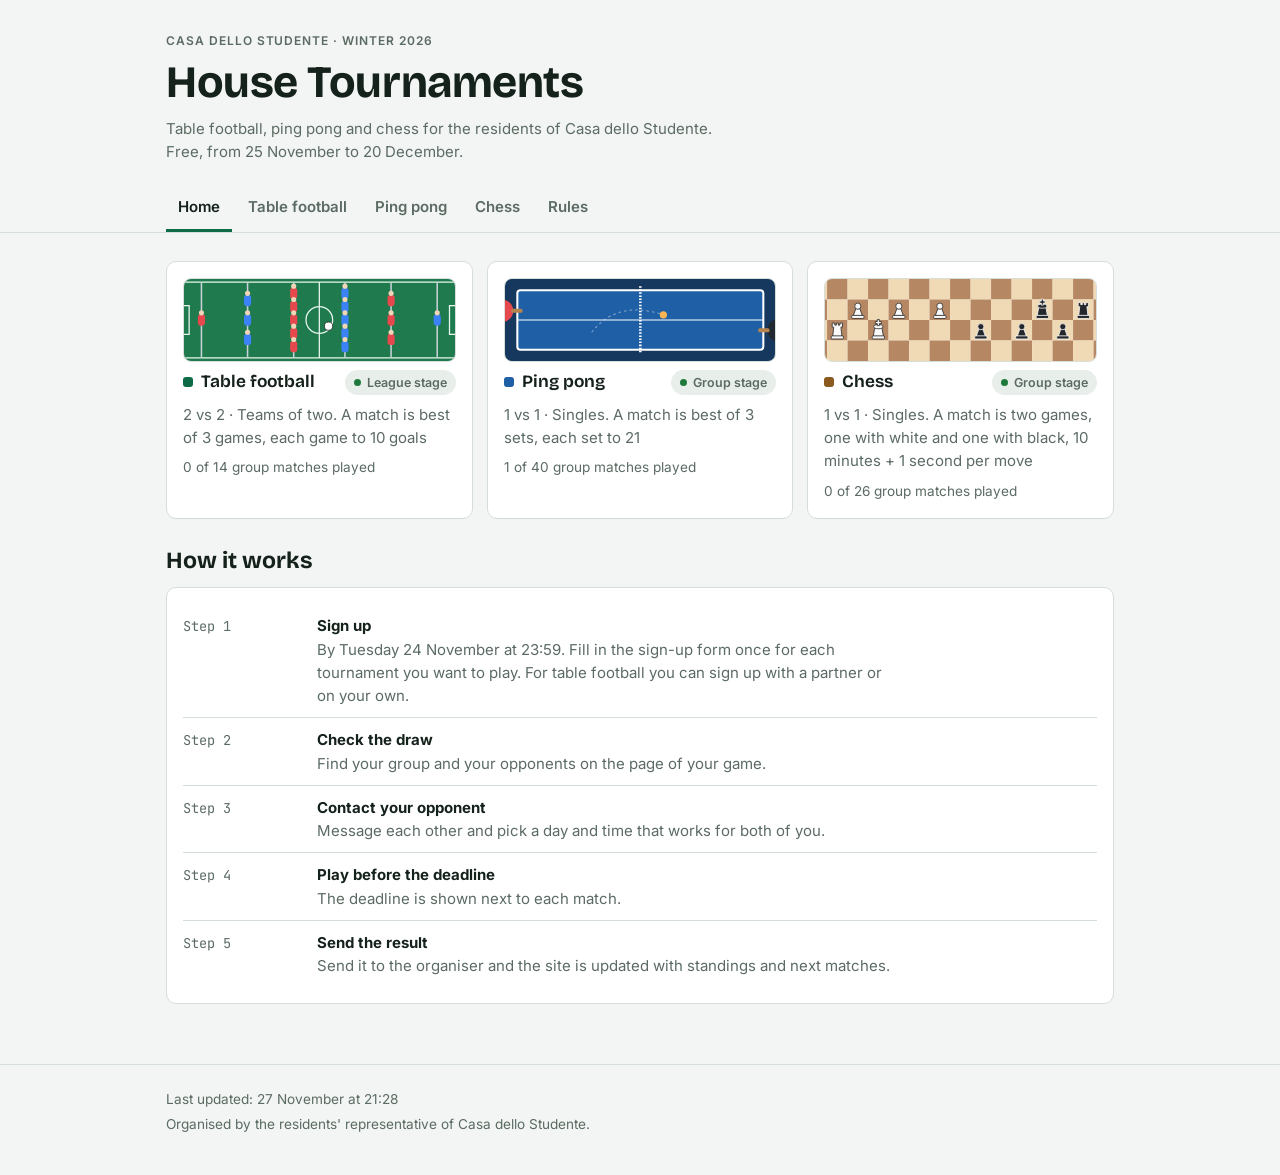
==== commit 12fd9fc9: "Admin: Players tab with contacts loaded from a local file (never saved to GitHub) Co-Authored-By: Cl" ====
--- a/index.html
+++ b/index.html
@@ -8,7 +8,7 @@
 <link rel="preconnect" href="https://fonts.googleapis.com">
 <link rel="preconnect" href="https://fonts.gstatic.com" crossorigin>
 <link rel="stylesheet" href="https://fonts.googleapis.com/css2?family=Bricolage+Grotesque:opsz,wght@12..96,600;12..96,700&family=Inter:wght@400;500;600;700&family=JetBrains+Mono:wght@500;700&display=swap">
-<link rel="stylesheet" href="css/style.css?v=20261127d">
+<link rel="stylesheet" href="css/style.css?v=20261128a">
 </head>
 <body>
 <header class="top">
@@ -58,7 +58,7 @@
         <li><strong>Table football:</strong> one league with all the teams. Each team plays 4 matches against opponents drawn at random by the organiser. A match is best of 3 games and is worth 1 point to the winner. The top 4 teams go through to the knockout stage (semi-finals and final).</li>
         <li><strong>Chess:</strong> 4 groups (2 of 4 players, 2 of 5), drawn at random. Everyone plays 3 matches against players of their own group. In each group of 5 the numbers don't add up, so one player plays only 2 matches and gets a bye, which counts as a match won (2 points); the byes go to the first players who signed up. A match is two games, one with white and one with black: each game is worth 1 point for a win, ½ for a draw and 0 for a loss, so a match is worth 0 to 2 points. The top 2 of each group go through to the knockout stage (quarter-finals). In the chess groups, after head-to-head, the number of matches won decides.</li>
         <li>If players or teams are level on points, the head-to-head result decides (when two are tied and have played each other), then the difference between games or sets won and lost, then games or sets won.</li>
-        <li>In the knockout stage every match is played like in the group stage. In the ping pong and chess brackets, two players from the same group don't meet in the first round.</li>
+        <li>In the knockout stage every match is played like in the group stage. In the ping pong and chess brackets the quarter-finals are fixed: 1st A vs 2nd B, 1st C vs 2nd D, 1st B vs 2nd A, 1st D vs 2nd C. Two players from the same group can meet again only in the final. The bracket is shown on each game's page.</li>
       </ul>
     </div>
 
@@ -104,8 +104,8 @@
   </div>
 </footer>
 
-<script src="js/engine.js?v=20261127d"></script>
-<script src="js/vista.js?v=20261127d"></script>
+<script src="js/engine.js?v=20261128a"></script>
+<script src="js/vista.js?v=20261128a"></script>
 <script>
 (function () {
   'use strict';
--- a/css/style.css
+++ b/css/style.css
@@ -200,3 +200,4 @@
 a.card.game-card { transition: transform .15s ease, border-color .15s ease; }
 a.card.game-card:hover { border-color: var(--c, var(--accent)); transform: translateY(-2px); }
 a.card.game-card:focus-visible { outline: 2px solid var(--accent); outline-offset: 2px; }
+.preview .bm .side span:first-child { color: var(--muted); }
